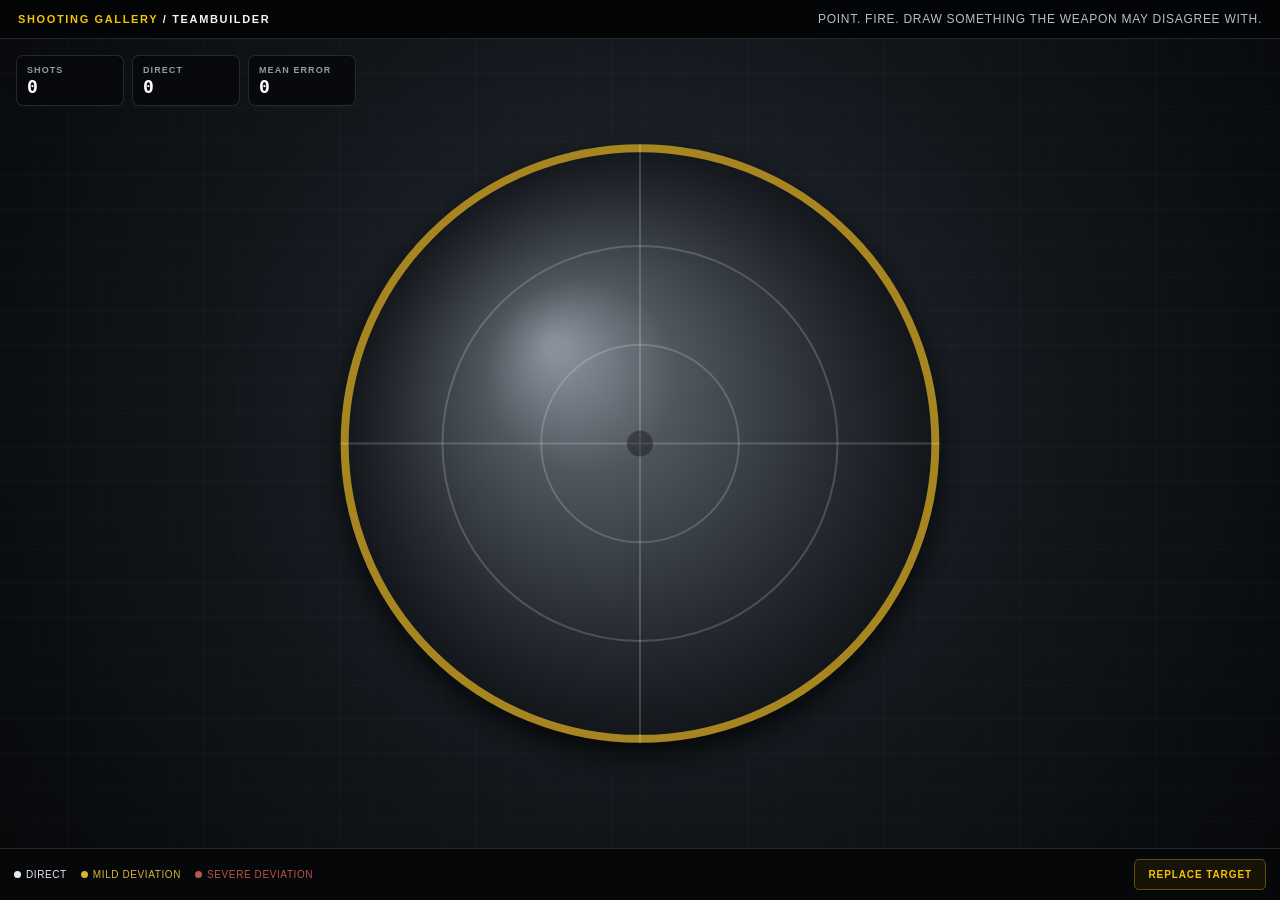
==== shooting-gallery/index.html @ fab51fa2 "Add shooting gallery firing prototype" ====
<!doctype html>
<html lang="en">
<head>
  <meta charset="utf-8">
  <meta name="viewport" content="width=device-width,initial-scale=1">
  <title>Shooting Gallery — Lovely System Teambuilder</title>
  <meta name="description" content="Point. Click. Recoil. Impact. Persistent evidence.">
  <style>
    :root{
      color-scheme:dark;
      --gold:#f4c400;
      --ink:#f7f7f2;
      --muted:#949aa3;
      --panel:rgba(7,9,12,.88);
      --line:rgba(255,255,255,.13);
    }
    *{box-sizing:border-box}
    html,body{margin:0;width:100%;height:100%;overflow:hidden;background:#030405;color:var(--ink);font-family:Arial,Helvetica,sans-serif}
    body{user-select:none;-webkit-user-select:none}
    .app{height:100%;display:grid;grid-template-rows:auto 1fr auto;background:radial-gradient(circle at 50% 42%,#1b2027 0,#090b0e 52%,#020303 100%)}
    header{display:flex;align-items:center;justify-content:space-between;gap:16px;padding:12px 18px;border-bottom:1px solid var(--line);background:rgba(3,4,5,.88);z-index:3}
    .brand{font-size:11px;font-weight:900;letter-spacing:.15em;text-transform:uppercase}.brand span{color:var(--gold)}
    .instruction{font-size:12px;color:#b8bdc5;letter-spacing:.06em;text-transform:uppercase}
    .stage{position:relative;min-height:0;overflow:hidden;cursor:none;touch-action:none}
    canvas{display:block;width:100%;height:100%}
    .hud{position:absolute;left:16px;top:16px;display:grid;grid-template-columns:repeat(3,minmax(72px,1fr));gap:8px;width:min(340px,calc(100% - 32px));pointer-events:none}
    .cell{padding:9px 10px;border:1px solid var(--line);border-radius:7px;background:var(--panel);backdrop-filter:blur(5px)}
    .label{display:block;color:var(--muted);font-size:9px;font-weight:800;letter-spacing:.12em;text-transform:uppercase}
    .value{display:block;margin-top:3px;font:800 18px/1 monospace;color:#fff}
    .impact-report{position:absolute;left:50%;bottom:22px;transform:translateX(-50%);min-width:190px;text-align:center;padding:9px 14px;border:1px solid transparent;border-radius:6px;background:rgba(0,0,0,.64);font-size:12px;font-weight:900;letter-spacing:.12em;text-transform:uppercase;opacity:0;pointer-events:none}
    .impact-report.show{animation:report .52s ease-out}
    .impact-report.direct{color:#fff;border-color:rgba(255,255,255,.52)}
    .impact-report.mild{color:#ffd85a;border-color:rgba(244,196,0,.5)}
    .impact-report.severe{color:#ff735f;border-color:rgba(255,74,52,.55)}
    @keyframes report{0%{opacity:0;transform:translate(-50%,8px) scale(.96)}18%,70%{opacity:1;transform:translate(-50%,0) scale(1)}100%{opacity:0}}
    .flash{position:absolute;inset:0;background:rgba(255,241,188,.2);opacity:0;pointer-events:none;mix-blend-mode:screen}
    .flash.fire{animation:muzzle .13s ease-out}
    @keyframes muzzle{0%{opacity:.75}100%{opacity:0}}
    footer{display:flex;align-items:center;justify-content:space-between;gap:12px;padding:10px 14px;border-top:1px solid var(--line);background:#060708;z-index:3}
    .legend{display:flex;gap:14px;align-items:center;color:#858b94;font-size:10px;letter-spacing:.06em;text-transform:uppercase}
    .legend span::before{content:"";display:inline-block;width:7px;height:7px;margin-right:5px;border-radius:50%;vertical-align:0;background:currentColor}
    .legend .direct{color:#e9ecef}.legend .mild{color:#d7b536}.legend .severe{color:#bb5547}
    button{padding:9px 13px;border:1px solid #5f4d11;border-radius:5px;background:#171307;color:var(--gold);font-size:10px;font-weight:900;letter-spacing:.09em;text-transform:uppercase;cursor:pointer}
    button:hover,button:focus{background:var(--gold);color:#111;outline:none}
    .stage.recoil canvas{animation:recoil .16s cubic-bezier(.2,.8,.2,1)}
    @keyframes recoil{0%{transform:translate(0,0)}22%{transform:translate(-2px,5px) rotate(-.12deg)}52%{transform:translate(2px,-2px) rotate(.08deg)}100%{transform:translate(0,0)}}
    @media(max-width:680px){header{padding:10px 12px}.instruction{display:none}.hud{left:10px;top:10px;width:calc(100% - 20px)}footer{padding:9px 10px}.legend{gap:8px;font-size:8px}.impact-report{bottom:14px}}
    @media(prefers-reduced-motion:reduce){.stage.recoil canvas{animation:none}.impact-report.show{animation-duration:.2s}.flash.fire{animation-duration:.06s}}
  </style>
</head>
<body>
  <main class="app">
    <header>
      <div class="brand"><span>Shooting Gallery</span> / Teambuilder</div>
      <div class="instruction">Point. Fire. Draw something the weapon may disagree with.</div>
    </header>

    <section id="stage" class="stage" aria-label="Shooting gallery target field">
      <canvas id="field"></canvas>
      <div class="hud" aria-live="polite">
        <div class="cell"><span class="label">Shots</span><span id="shotCount" class="value">0</span></div>
        <div class="cell"><span class="label">Direct</span><span id="directCount" class="value">0</span></div>
        <div class="cell"><span class="label">Mean error</span><span id="meanError" class="value">0</span></div>
      </div>
      <div id="impactReport" class="impact-report">Direct strike</div>
      <div id="flash" class="flash"></div>
    </section>

    <footer>
      <div class="legend" aria-label="Shot deviation legend">
        <span class="direct">Direct</span>
        <span class="mild">Mild deviation</span>
        <span class="severe">Severe deviation</span>
      </div>
      <button id="reset" type="button">Replace Target</button>
    </footer>
  </main>

  <script>
    const canvas=document.getElementById('field');
    const ctx=canvas.getContext('2d');
    const stage=document.getElementById('stage');
    const flash=document.getElementById('flash');
    const report=document.getElementById('impactReport');
    const shotCount=document.getElementById('shotCount');
    const directCount=document.getElementById('directCount');
    const meanError=document.getElementById('meanError');
    const resetButton=document.getElementById('reset');

    let width=0,height=0,dpr=1;
    let pointer={x:0,y:0,inside:false};
    let impacts=[];
    let shots=0,directs=0,totalError=0;
    let audioContext=null;

    function resize(){
      const rect=stage.getBoundingClientRect();
      dpr=Math.min(window.devicePixelRatio||1,2);
      width=Math.max(1,rect.width);height=Math.max(1,rect.height);
      canvas.width=Math.round(width*dpr);canvas.height=Math.round(height*dpr);
      canvas.style.width=width+'px';canvas.style.height=height+'px';
      ctx.setTransform(dpr,0,0,dpr,0,0);
      if(!pointer.inside){pointer.x=width/2;pointer.y=height/2}
      draw();
    }

    function targetGeometry(){
      const radius=Math.min(width,height)*.37;
      return {x:width/2,y:height/2,radius:Math.max(110,radius)};
    }

    function drawBackdrop(){
      const g=ctx.createRadialGradient(width/2,height*.45,20,width/2,height*.45,Math.max(width,height)*.7);
      g.addColorStop(0,'#252c34');g.addColorStop(.48,'#11151a');g.addColorStop(1,'#030405');
      ctx.fillStyle=g;ctx.fillRect(0,0,width,height);
      ctx.strokeStyle='rgba(255,255,255,.025)';ctx.lineWidth=1;
      for(let x=0;x<width;x+=34){ctx.beginPath();ctx.moveTo(x,0);ctx.lineTo(x,height);ctx.stroke()}
      for(let y=0;y<height;y+=34){ctx.beginPath();ctx.moveTo(0,y);ctx.lineTo(width,y);ctx.stroke()}
    }

    function drawTarget(){
      const t=targetGeometry();
      ctx.save();
      ctx.shadowColor='rgba(0,0,0,.8)';ctx.shadowBlur=30;ctx.shadowOffsetY=12;
      const steel=ctx.createRadialGradient(t.x-t.radius*.28,t.y-t.radius*.32,10,t.x,t.y,t.radius);
      steel.addColorStop(0,'#899099');steel.addColorStop(.3,'#4f565e');steel.addColorStop(.72,'#272c32');steel.addColorStop(1,'#111419');
      ctx.fillStyle=steel;ctx.beginPath();ctx.arc(t.x,t.y,t.radius,0,Math.PI*2);ctx.fill();
      ctx.shadowColor='transparent';
      ctx.strokeStyle='#a78621';ctx.lineWidth=8;ctx.beginPath();ctx.arc(t.x,t.y,t.radius-4,0,Math.PI*2);ctx.stroke();
      ctx.strokeStyle='rgba(255,255,255,.18)';ctx.lineWidth=2;
      [0.33,0.66].forEach(scale=>{ctx.beginPath();ctx.arc(t.x,t.y,t.radius*scale,0,Math.PI*2);ctx.stroke()});
      ctx.beginPath();ctx.moveTo(t.x-t.radius, t.y);ctx.lineTo(t.x+t.radius,t.y);ctx.moveTo(t.x,t.y-t.radius);ctx.lineTo(t.x,t.y+t.radius);ctx.stroke();
      ctx.fillStyle='rgba(0,0,0,.34)';ctx.beginPath();ctx.arc(t.x,t.y,13,0,Math.PI*2);ctx.fill();
      ctx.restore();
    }

    function seeded(index,salt){
      const value=Math.sin((index+1)*12.9898+salt*78.233)*43758.5453;
      return value-Math.floor(value);
    }

    function drawImpact(impact,index){
      const x=impact.x,y=impact.y,r=impact.radius;
      ctx.save();
      ctx.translate(x,y);
      const crater=ctx.createRadialGradient(-r*.22,-r*.26,1,0,0,r);
      crater.addColorStop(0,'#050505');crater.addColorStop(.35,'#111214');crater.addColorStop(.62,'#4b3f34');crater.addColorStop(.78,'#17191c');crater.addColorStop(1,'rgba(0,0,0,0)');
      ctx.fillStyle=crater;ctx.beginPath();ctx.arc(0,0,r,0,Math.PI*2);ctx.fill();
      ctx.strokeStyle='rgba(235,224,190,.38)';ctx.lineWidth=1.2;ctx.beginPath();ctx.arc(-1,-1,r*.53,0,Math.PI*2);ctx.stroke();
      ctx.strokeStyle='rgba(12,12,12,.8)';ctx.lineWidth=1.4;
      const cracks=4+Math.floor(seeded(index,1)*5);
      for(let c=0;c<cracks;c++){
        const angle=seeded(index,c+2)*Math.PI*2;
        const length=r*(.8+seeded(index,c+12)*1.45);
        ctx.beginPath();ctx.moveTo(Math.cos(angle)*r*.35,Math.sin(angle)*r*.35);
        const bend=angle+(seeded(index,c+22)-.5)*.5;
        ctx.lineTo(Math.cos(bend)*length*.55,Math.sin(bend)*length*.55);
        ctx.lineTo(Math.cos(angle)*length,Math.sin(angle)*length);ctx.stroke();
      }
      ctx.restore();
    }

    function drawReticle(){
      if(!pointer.inside)return;
      const {x,y}=pointer;
      ctx.save();ctx.translate(x,y);
      ctx.strokeStyle='rgba(244,196,0,.94)';ctx.lineWidth=1.5;
      ctx.beginPath();ctx.arc(0,0,17,0,Math.PI*2);ctx.stroke();
      ctx.beginPath();ctx.moveTo(-28,0);ctx.lineTo(-8,0);ctx.moveTo(8,0);ctx.lineTo(28,0);ctx.moveTo(0,-28);ctx.lineTo(0,-8);ctx.moveTo(0,8);ctx.lineTo(0,28);ctx.stroke();
      ctx.fillStyle='#f4c400';ctx.beginPath();ctx.arc(0,0,2.2,0,Math.PI*2);ctx.fill();ctx.restore();
    }

    function draw(){
      ctx.clearRect(0,0,width,height);drawBackdrop();drawTarget();impacts.forEach(drawImpact);drawReticle();
    }

    function gaussian(){
      const u=Math.max(Math.random(),1e-9),v=Math.max(Math.random(),1e-9);
      return Math.sqrt(-2*Math.log(u))*Math.cos(2*Math.PI*v);
    }

    function resolveShot(x,y){
      const roll=Math.random();
      let band,distance,angle=Math.random()*Math.PI*2;
      if(roll<1/3){band='direct';distance=Math.abs(gaussian())*3.2}
      else if(roll<2/3){band='mild';distance=18+Math.random()*38}
      else{band='severe';distance=68+Math.random()*118}
      return {band,x:x+Math.cos(angle)*distance,y:y+Math.sin(angle)*distance,error:distance,radius:12+Math.random()*6};
    }

    function shotSound(){
      try{
        audioContext=audioContext||new (window.AudioContext||window.webkitAudioContext)();
        const now=audioContext.currentTime;
        const buffer=audioContext.createBuffer(1,Math.floor(audioContext.sampleRate*.09),audioContext.sampleRate);
        const data=buffer.getChannelData(0);
        for(let i=0;i<data.length;i++)data[i]=(Math.random()*2-1)*Math.pow(1-i/data.length,3);
        const source=audioContext.createBufferSource();const gain=audioContext.createGain();
        source.buffer=buffer;gain.gain.setValueAtTime(.28,now);gain.gain.exponentialRampToValueAtTime(.001,now+.09);
        source.connect(gain).connect(audioContext.destination);source.start(now);
      }catch(_){/* Visual firing remains available without audio. */}
    }

    function animateClass(element,name){element.classList.remove(name);void element.offsetWidth;element.classList.add(name)}

    function fire(x,y){
      const impact=resolveShot(x,y);impacts.push(impact);shots++;totalError+=impact.error;if(impact.band==='direct')directs++;
      shotCount.textContent=shots;directCount.textContent=directs;meanError.textContent=Math.round(totalError/shots);
      report.textContent=impact.band==='direct'?'Direct strike':impact.band==='mild'?'Mild deviation':'Severe deviation';
      report.className='impact-report '+impact.band;animateClass(report,'show');animateClass(stage,'recoil');animateClass(flash,'fire');
      shotSound();draw();
    }

    function locate(event){
      const rect=canvas.getBoundingClientRect();
      pointer.x=Math.max(0,Math.min(width,event.clientX-rect.left));pointer.y=Math.max(0,Math.min(height,event.clientY-rect.top));pointer.inside=true;
    }

    stage.addEventListener('pointermove',event=>{locate(event);draw()});
    stage.addEventListener('pointerenter',event=>{locate(event);draw()});
    stage.addEventListener('pointerleave',()=>{pointer.inside=false;draw()});
    stage.addEventListener('pointerdown',event=>{if(event.button!==0)return;event.preventDefault();locate(event);fire(pointer.x,pointer.y)});
    resetButton.addEventListener('click',()=>{impacts=[];shots=0;directs=0;totalError=0;shotCount.textContent='0';directCount.textContent='0';meanError.textContent='0';draw()});
    window.addEventListener('resize',resize);
    resize();
  </script>
</body>
</html>
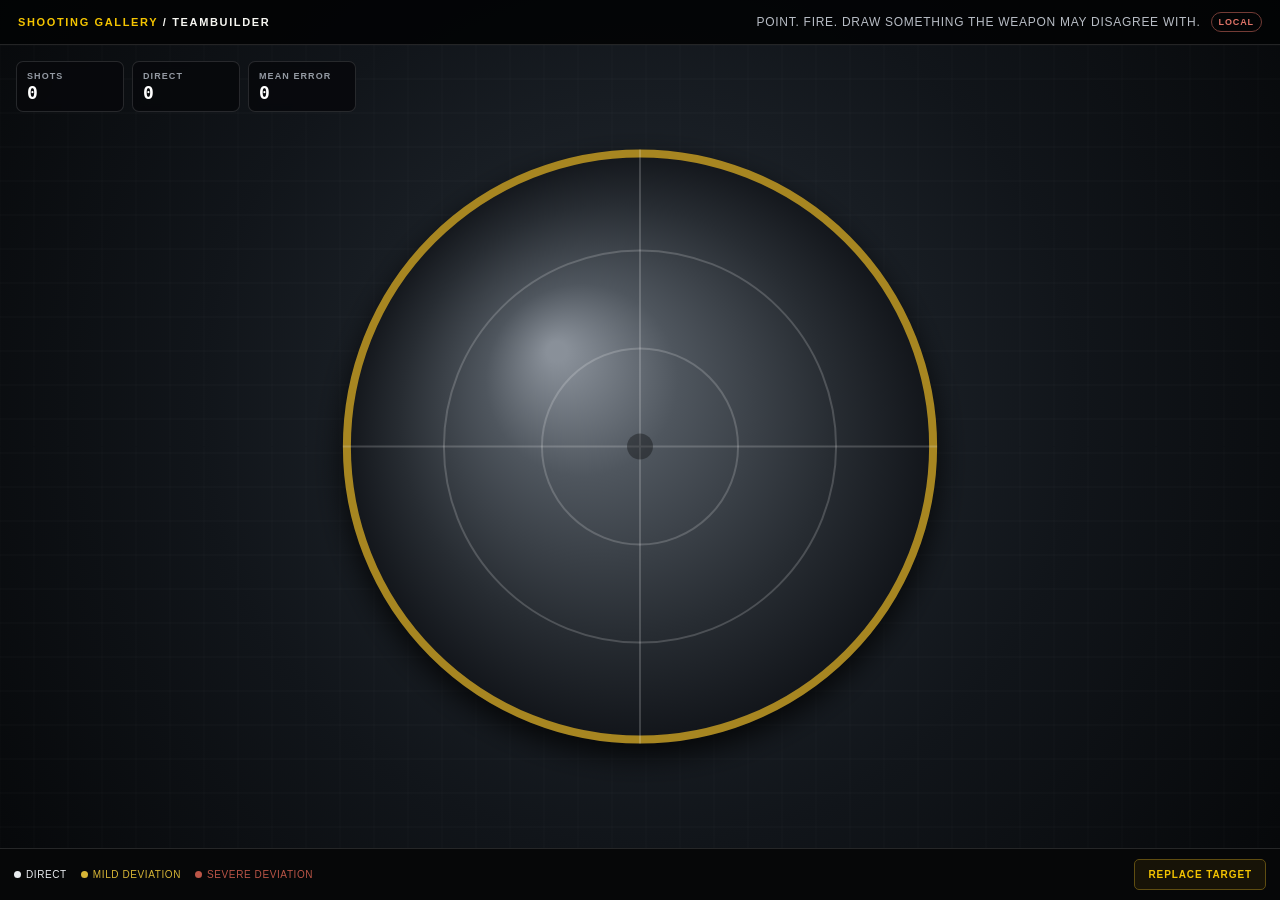
==== commit a70e5d59: "Implement shared authoritative shooting gallery" ====
--- a/shooting-gallery/index.html
+++ b/shooting-gallery/index.html
@@ -20,7 +20,9 @@
     .app{height:100%;display:grid;grid-template-rows:auto 1fr auto;background:radial-gradient(circle at 50% 42%,#1b2027 0,#090b0e 52%,#020303 100%)}
     header{display:flex;align-items:center;justify-content:space-between;gap:16px;padding:12px 18px;border-bottom:1px solid var(--line);background:rgba(3,4,5,.88);z-index:3}
     .brand{font-size:11px;font-weight:900;letter-spacing:.15em;text-transform:uppercase}.brand span{color:var(--gold)}
-    .instruction{font-size:12px;color:#b8bdc5;letter-spacing:.06em;text-transform:uppercase}
+    .instruction{display:flex;align-items:center;gap:10px;font-size:12px;color:#b8bdc5;letter-spacing:.06em;text-transform:uppercase}
+    .connection-status{padding:4px 7px;border:1px solid #555;border-radius:999px;color:#aeb4bc;font-size:9px;font-weight:900;letter-spacing:.1em}
+    .connection-status.online{border-color:#2e7d4d;color:#72d99b}.connection-status.connecting{border-color:#8a6d12;color:#e8c94d}.connection-status.offline{border-color:#733b35;color:#df7468}
     .stage{position:relative;min-height:0;overflow:hidden;cursor:none;touch-action:none}
     canvas{display:block;width:100%;height:100%}
     .hud{position:absolute;left:16px;top:16px;display:grid;grid-template-columns:repeat(3,minmax(72px,1fr));gap:8px;width:min(340px,calc(100% - 32px));pointer-events:none}
@@ -52,7 +54,7 @@
   <main class="app">
     <header>
       <div class="brand"><span>Shooting Gallery</span> / Teambuilder</div>
-      <div class="instruction">Point. Fire. Draw something the weapon may disagree with.</div>
+      <div class="instruction"><span>Point. Fire. Draw something the weapon may disagree with.</span><span id="connectionStatus" class="connection-status connecting">Connecting</span></div>
     </header>
 
     <section id="stage" class="stage" aria-label="Shooting gallery target field">
@@ -76,6 +78,7 @@
     </footer>
   </main>
 
+  <script src="./config.js"></script>
   <script>
     const canvas=document.getElementById('field');
     const ctx=canvas.getContext('2d');
@@ -86,12 +89,17 @@
     const directCount=document.getElementById('directCount');
     const meanError=document.getElementById('meanError');
     const resetButton=document.getElementById('reset');
+    const connectionStatus=document.getElementById('connectionStatus');
 
     let width=0,height=0,dpr=1;
     let pointer={x:0,y:0,inside:false};
     let impacts=[];
     let shots=0,directs=0,totalError=0;
     let audioContext=null;
+    let socket=null;
+    let reconnectTimer=null;
+    let reconnectDelay=500;
+    const websocketUrl=(window.SHOOTING_GALLERY_CONFIG&&window.SHOOTING_GALLERY_CONFIG.websocketUrl)||'';
 
     function resize(){
       const rect=stage.getBoundingClientRect();
@@ -140,7 +148,8 @@
     }
 
     function drawImpact(impact,index){
-      const x=impact.x,y=impact.y,r=impact.radius;
+      const scale=Math.min(width,height);
+      const x=impact.x*width,y=impact.y*height,r=impact.radius*scale;
       ctx.save();
       ctx.translate(x,y);
       const crater=ctx.createRadialGradient(-r*.22,-r*.26,1,0,0,r);
@@ -185,7 +194,14 @@
       if(roll<1/3){band='direct';distance=Math.abs(gaussian())*3.2}
       else if(roll<2/3){band='mild';distance=18+Math.random()*38}
       else{band='severe';distance=68+Math.random()*118}
-      return {band,x:x+Math.cos(angle)*distance,y:y+Math.sin(angle)*distance,error:distance,radius:12+Math.random()*6};
+      return {
+        id:'local-'+Date.now()+'-'+Math.random(),
+        band,
+        x:x+Math.cos(angle)*distance/width,
+        y:y+Math.sin(angle)*distance/height,
+        error:distance,
+        radius:(12+Math.random()*6)/Math.min(width,height)
+      };
     }
 
     function shotSound(){
@@ -203,12 +219,89 @@
 
     function animateClass(element,name){element.classList.remove(name);void element.offsetWidth;element.classList.add(name)}
 
+    function setConnectionStatus(label,state){
+      connectionStatus.textContent=label;
+      connectionStatus.className='connection-status '+state;
+    }
+
+    function setCounters(state){
+      shots=state.shots||0;
+      directs=state.directs||0;
+      shotCount.textContent=shots;
+      directCount.textContent=directs;
+      meanError.textContent=state.meanError||0;
+    }
+
+    function applyState(state){
+      impacts=Array.isArray(state.impacts)?state.impacts:[];
+      setCounters(state);
+      draw();
+    }
+
+    function applyImpact(message){
+      const impact=message.impact;
+      if(!impact||impacts.some(existing=>existing.id===impact.id))return;
+      impacts.push(impact);
+      setCounters(message.state||{});
+      report.textContent=impact.band==='direct'?'Direct strike':impact.band==='mild'?'Mild deviation':'Severe deviation';
+      report.className='impact-report '+impact.band;
+      animateClass(report,'show');
+      draw();
+    }
+
+    function sendShared(message){
+      if(!socket||socket.readyState!==WebSocket.OPEN)return false;
+      socket.send(JSON.stringify(message));
+      return true;
+    }
+
+    function connectSharedGallery(){
+      if(!websocketUrl){
+        setConnectionStatus('Local','offline');
+        return;
+      }
+      clearTimeout(reconnectTimer);
+      setConnectionStatus('Connecting','connecting');
+      socket=new WebSocket(websocketUrl);
+      socket.addEventListener('open',()=>{
+        reconnectDelay=500;
+        setConnectionStatus('Shared','online');
+        sendShared({action:'join'});
+      });
+      socket.addEventListener('message',event=>{
+        let message;
+        try{message=JSON.parse(event.data)}catch(_){return}
+        if(message.type==='snapshot'||message.type==='target_replaced')applyState(message.state||{});
+        else if(message.type==='impact')applyImpact(message);
+        else if(message.type==='error'){
+          report.textContent=message.message||'Server error';
+          report.className='impact-report severe';
+          animateClass(report,'show');
+        }
+      });
+      socket.addEventListener('close',()=>{
+        setConnectionStatus('Reconnecting','connecting');
+        reconnectTimer=setTimeout(connectSharedGallery,reconnectDelay);
+        reconnectDelay=Math.min(reconnectDelay*2,8000);
+      });
+      socket.addEventListener('error',()=>socket.close());
+    }
+
     function fire(x,y){
-      const impact=resolveShot(x,y);impacts.push(impact);shots++;totalError+=impact.error;if(impact.band==='direct')directs++;
-      shotCount.textContent=shots;directCount.textContent=directs;meanError.textContent=Math.round(totalError/shots);
+      animateClass(stage,'recoil');animateClass(flash,'fire');shotSound();
+      const aimX=x/width,aimY=y/height;
+      if(websocketUrl){
+        if(!sendShared({action:'fire',aim:{x:aimX,y:aimY},viewport:{width,height}})){
+          report.textContent='Connecting';
+          report.className='impact-report mild';
+          animateClass(report,'show');
+        }
+        return;
+      }
+      const impact=resolveShot(aimX,aimY);impacts.push(impact);shots++;totalError+=impact.error;if(impact.band==='direct')directs++;
+      setCounters({shots,directs,meanError:Math.round(totalError/shots)});
       report.textContent=impact.band==='direct'?'Direct strike':impact.band==='mild'?'Mild deviation':'Severe deviation';
-      report.className='impact-report '+impact.band;animateClass(report,'show');animateClass(stage,'recoil');animateClass(flash,'fire');
-      shotSound();draw();
+      report.className='impact-report '+impact.band;animateClass(report,'show');draw();
     }
 
     function locate(event){
@@ -220,9 +313,13 @@
     stage.addEventListener('pointerenter',event=>{locate(event);draw()});
     stage.addEventListener('pointerleave',()=>{pointer.inside=false;draw()});
     stage.addEventListener('pointerdown',event=>{if(event.button!==0)return;event.preventDefault();locate(event);fire(pointer.x,pointer.y)});
-    resetButton.addEventListener('click',()=>{impacts=[];shots=0;directs=0;totalError=0;shotCount.textContent='0';directCount.textContent='0';meanError.textContent='0';draw()});
+    resetButton.addEventListener('click',()=>{
+      if(websocketUrl){sendShared({action:'replace_target'});return}
+      impacts=[];shots=0;directs=0;totalError=0;setCounters({shots:0,directs:0,meanError:0});draw();
+    });
     window.addEventListener('resize',resize);
     resize();
+    connectSharedGallery();
   </script>
 </body>
 </html>
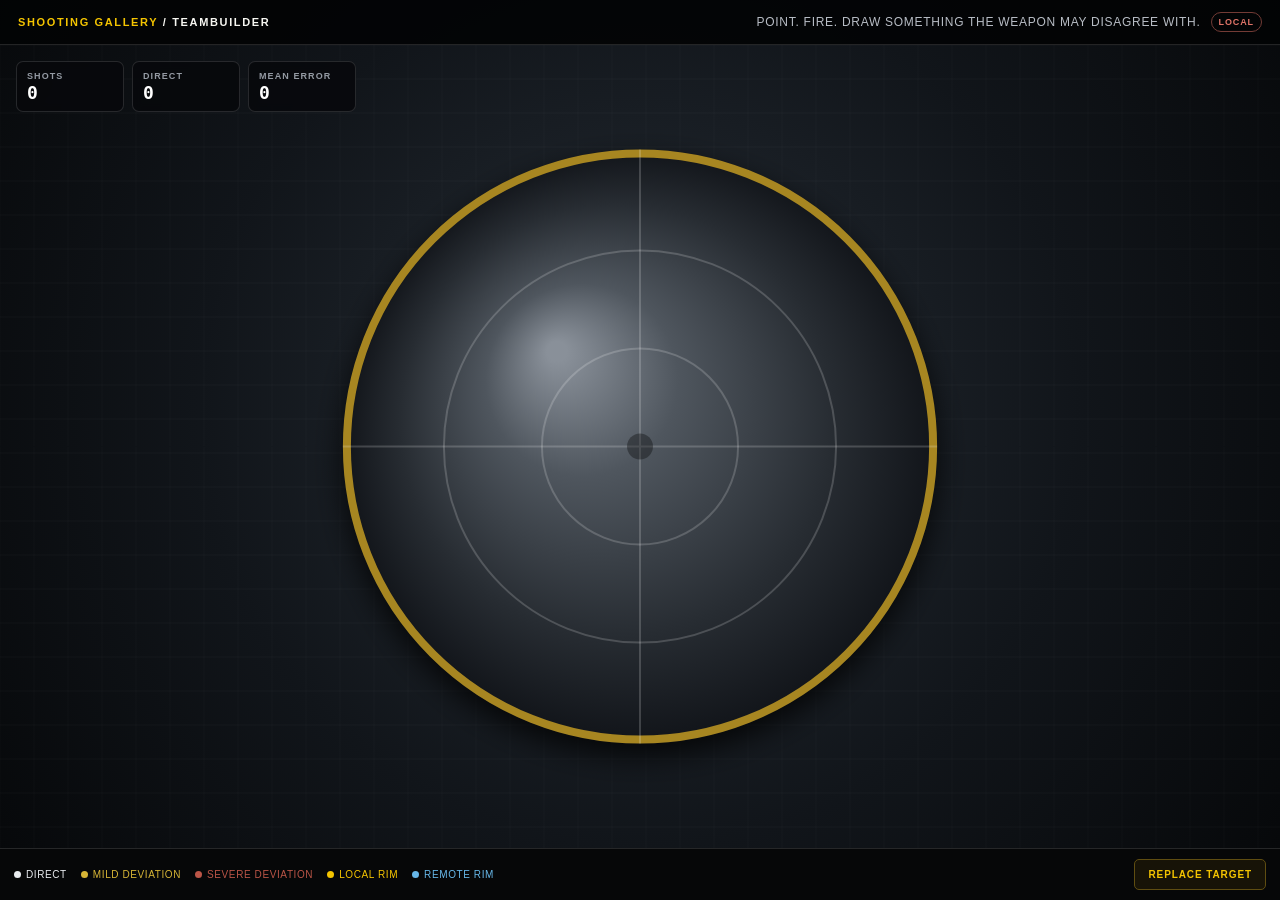
==== commit 66e1db3e: "Render local shots immediately and preserve origin" ====
--- a/shooting-gallery/index.html
+++ b/shooting-gallery/index.html
@@ -41,7 +41,7 @@
     footer{display:flex;align-items:center;justify-content:space-between;gap:12px;padding:10px 14px;border-top:1px solid var(--line);background:#060708;z-index:3}
     .legend{display:flex;gap:14px;align-items:center;color:#858b94;font-size:10px;letter-spacing:.06em;text-transform:uppercase}
     .legend span::before{content:"";display:inline-block;width:7px;height:7px;margin-right:5px;border-radius:50%;vertical-align:0;background:currentColor}
-    .legend .direct{color:#e9ecef}.legend .mild{color:#d7b536}.legend .severe{color:#bb5547}
+    .legend .direct{color:#e9ecef}.legend .mild{color:#d7b536}.legend .severe{color:#bb5547}.legend .local{color:#f4c400}.legend .remote{color:#67b7e8}
     button{padding:9px 13px;border:1px solid #5f4d11;border-radius:5px;background:#171307;color:var(--gold);font-size:10px;font-weight:900;letter-spacing:.09em;text-transform:uppercase;cursor:pointer}
     button:hover,button:focus{background:var(--gold);color:#111;outline:none}
     .stage.recoil canvas{animation:recoil .16s cubic-bezier(.2,.8,.2,1)}
@@ -73,6 +73,8 @@
         <span class="direct">Direct</span>
         <span class="mild">Mild deviation</span>
         <span class="severe">Severe deviation</span>
+        <span class="local">Local rim</span>
+        <span class="remote">Remote rim</span>
       </div>
       <button id="reset" type="button">Replace Target</button>
     </footer>
@@ -100,6 +102,14 @@
     let reconnectTimer=null;
     let reconnectDelay=500;
     const websocketUrl=(window.SHOOTING_GALLERY_CONFIG&&window.SHOOTING_GALLERY_CONFIG.websocketUrl)||'';
+    const shooterId=(()=>{
+      const key='lovely-shooting-gallery-shooter-id';
+      try{
+        let value=localStorage.getItem(key);
+        if(!value){value=(crypto.randomUUID&&crypto.randomUUID())||('browser-'+Date.now()+'-'+Math.random());localStorage.setItem(key,value)}
+        return value;
+      }catch(_){return 'browser-'+Date.now()+'-'+Math.random()}
+    })();
 
     function resize(){
       const rect=stage.getBoundingClientRect();
@@ -155,6 +165,9 @@
       const crater=ctx.createRadialGradient(-r*.22,-r*.26,1,0,0,r);
       crater.addColorStop(0,'#050505');crater.addColorStop(.35,'#111214');crater.addColorStop(.62,'#4b3f34');crater.addColorStop(.78,'#17191c');crater.addColorStop(1,'rgba(0,0,0,0)');
       ctx.fillStyle=crater;ctx.beginPath();ctx.arc(0,0,r,0,Math.PI*2);ctx.fill();
+      const localOrigin=impact.shooterId===shooterId;
+      ctx.strokeStyle=localOrigin?'rgba(244,196,0,.9)':'rgba(103,183,232,.9)';
+      ctx.lineWidth=2;ctx.beginPath();ctx.arc(0,0,r*.78,0,Math.PI*2);ctx.stroke();
       ctx.strokeStyle='rgba(235,224,190,.38)';ctx.lineWidth=1.2;ctx.beginPath();ctx.arc(-1,-1,r*.53,0,Math.PI*2);ctx.stroke();
       ctx.strokeStyle='rgba(12,12,12,.8)';ctx.lineWidth=1.4;
       const cracks=4+Math.floor(seeded(index,1)*5);
@@ -195,7 +208,8 @@
       else if(roll<2/3){band='mild';distance=18+Math.random()*38}
       else{band='severe';distance=68+Math.random()*118}
       return {
-        id:'local-'+Date.now()+'-'+Math.random(),
+        id:(crypto.randomUUID&&crypto.randomUUID())||('shot-'+Date.now()+'-'+Math.random()),
+        shooterId,
         band,
         x:x+Math.cos(angle)*distance/width,
         y:y+Math.sin(angle)*distance/height,
@@ -227,6 +241,7 @@
     function setCounters(state){
       shots=state.shots||0;
       directs=state.directs||0;
+      totalError=state.totalError===undefined?(state.meanError||0)*shots:state.totalError;
       shotCount.textContent=shots;
       directCount.textContent=directs;
       meanError.textContent=state.meanError||0;
@@ -240,7 +255,11 @@
 
     function applyImpact(message){
       const impact=message.impact;
-      if(!impact||impacts.some(existing=>existing.id===impact.id))return;
+      if(!impact)return;
+      if(impacts.some(existing=>existing.id===impact.id)){
+        setCounters(message.state||{});
+        return;
+      }
       impacts.push(impact);
       setCounters(message.state||{});
       report.textContent=impact.band==='direct'?'Direct strike':impact.band==='mild'?'Mild deviation':'Severe deviation';
@@ -289,19 +308,16 @@
 
     function fire(x,y){
       animateClass(stage,'recoil');animateClass(flash,'fire');shotSound();
-      const aimX=x/width,aimY=y/height;
-      if(websocketUrl){
-        if(!sendShared({action:'fire',aim:{x:aimX,y:aimY},viewport:{width,height}})){
-          report.textContent='Connecting';
-          report.className='impact-report mild';
-          animateClass(report,'show');
-        }
-        return;
-      }
-      const impact=resolveShot(aimX,aimY);impacts.push(impact);shots++;totalError+=impact.error;if(impact.band==='direct')directs++;
-      setCounters({shots,directs,meanError:Math.round(totalError/shots)});
+      const impact=resolveShot(x/width,y/height);
+      impacts.push(impact);shots++;totalError+=impact.error;if(impact.band==='direct')directs++;
+      setCounters({shots,directs,totalError,meanError:Math.round(totalError/shots)});
       report.textContent=impact.band==='direct'?'Direct strike':impact.band==='mild'?'Mild deviation':'Severe deviation';
       report.className='impact-report '+impact.band;animateClass(report,'show');draw();
+      if(websocketUrl&&!sendShared({action:'fire',impact})){
+        report.textContent='Local only — reconnecting';
+        report.className='impact-report mild';
+        animateClass(report,'show');
+      }
     }
 
     function locate(event){
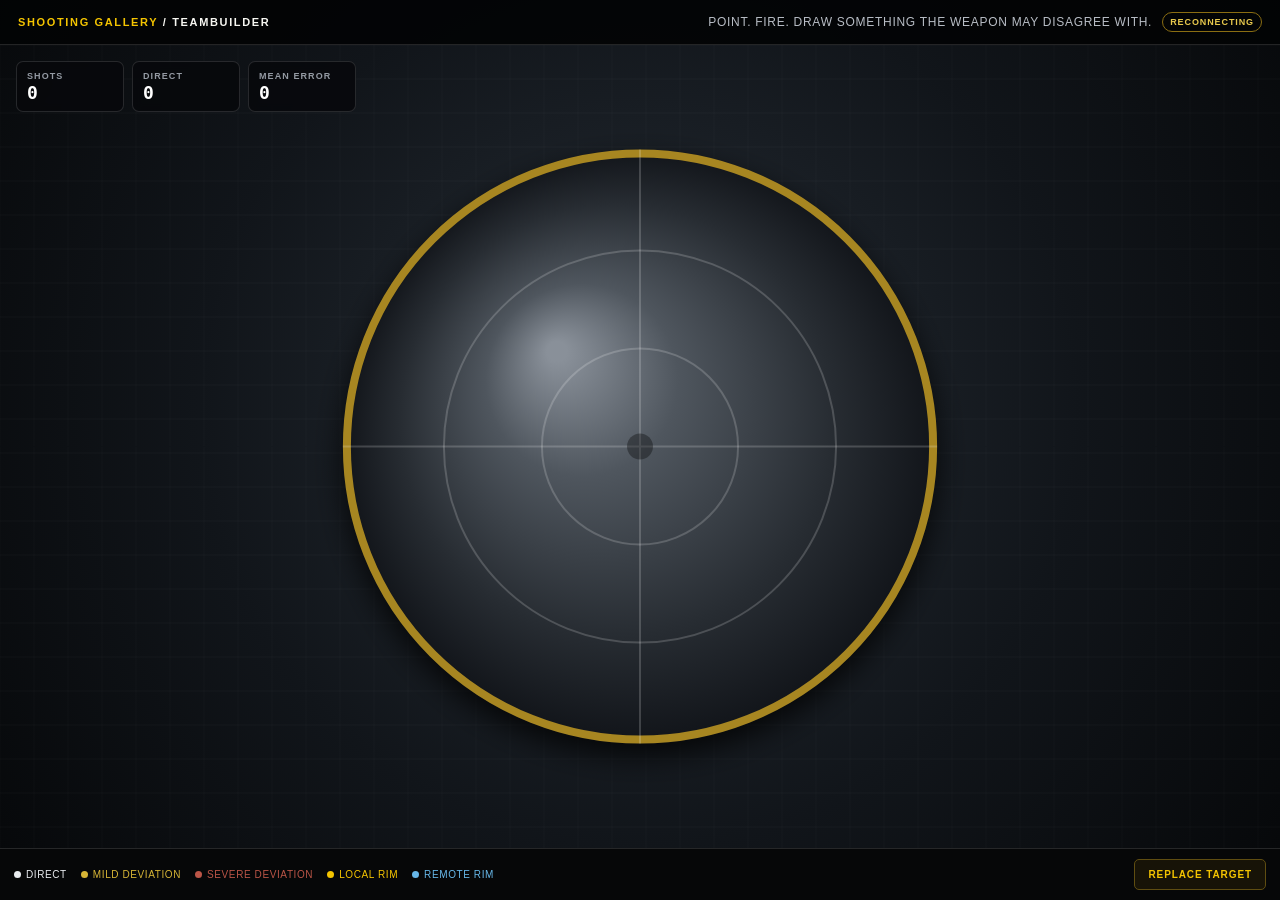
==== commit f92fe0ce: "Support distinct gallery demo clients" ====
--- a/shooting-gallery/index.html
+++ b/shooting-gallery/index.html
@@ -103,6 +103,8 @@
     let reconnectDelay=500;
     const websocketUrl=(window.SHOOTING_GALLERY_CONFIG&&window.SHOOTING_GALLERY_CONFIG.websocketUrl)||'';
     const shooterId=(()=>{
+      const demoClient=new URLSearchParams(window.location.search).get('client');
+      if(demoClient&&/^[a-z0-9-]{1,32}$/i.test(demoClient))return 'demo-'+demoClient;
       const key='lovely-shooting-gallery-shooter-id';
       try{
         let value=localStorage.getItem(key);
@@ -330,7 +332,7 @@
     stage.addEventListener('pointerleave',()=>{pointer.inside=false;draw()});
     stage.addEventListener('pointerdown',event=>{if(event.button!==0)return;event.preventDefault();locate(event);fire(pointer.x,pointer.y)});
     resetButton.addEventListener('click',()=>{
-      if(websocketUrl){sendShared({action:'replace_target'});return}
+      if(websocketUrl){sendShared({action:'replaceTarget'});return}
       impacts=[];shots=0;directs=0;totalError=0;setCounters({shots:0,directs:0,meanError:0});draw();
     });
     window.addEventListener('resize',resize);
